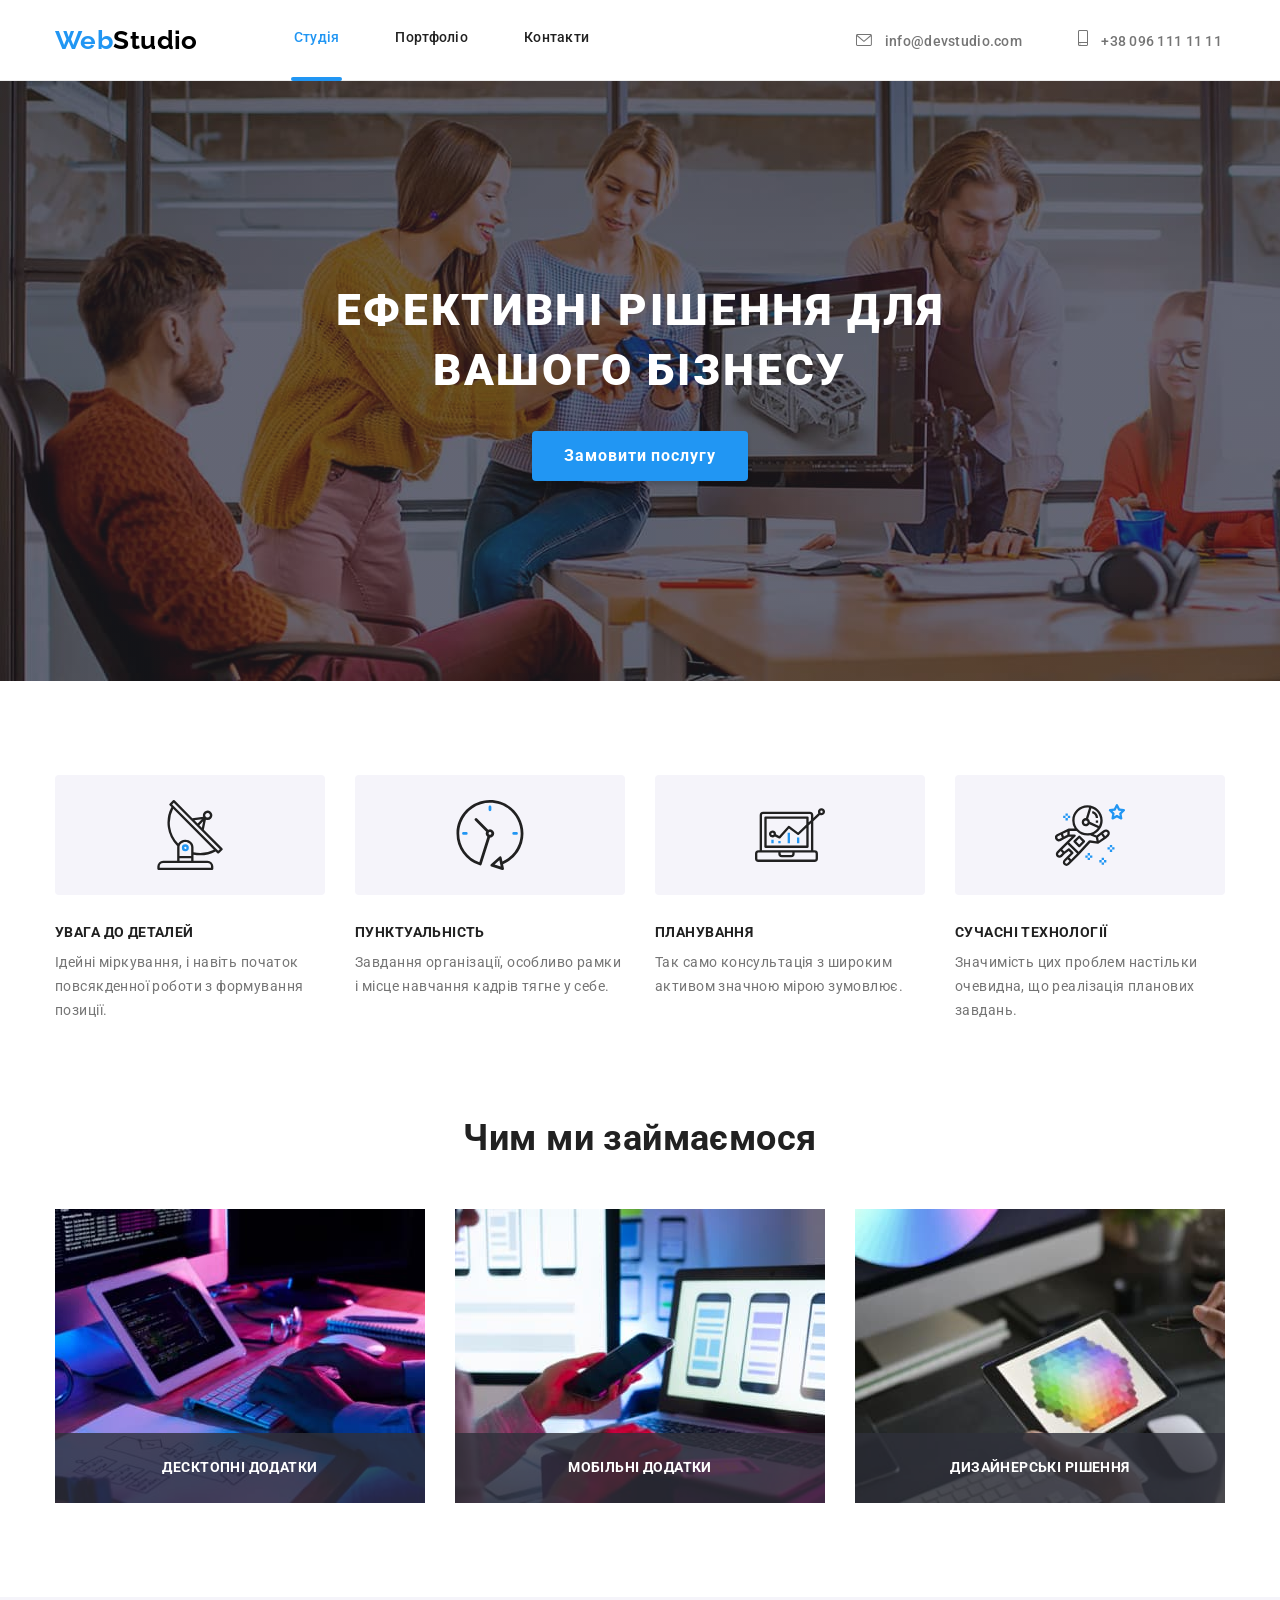
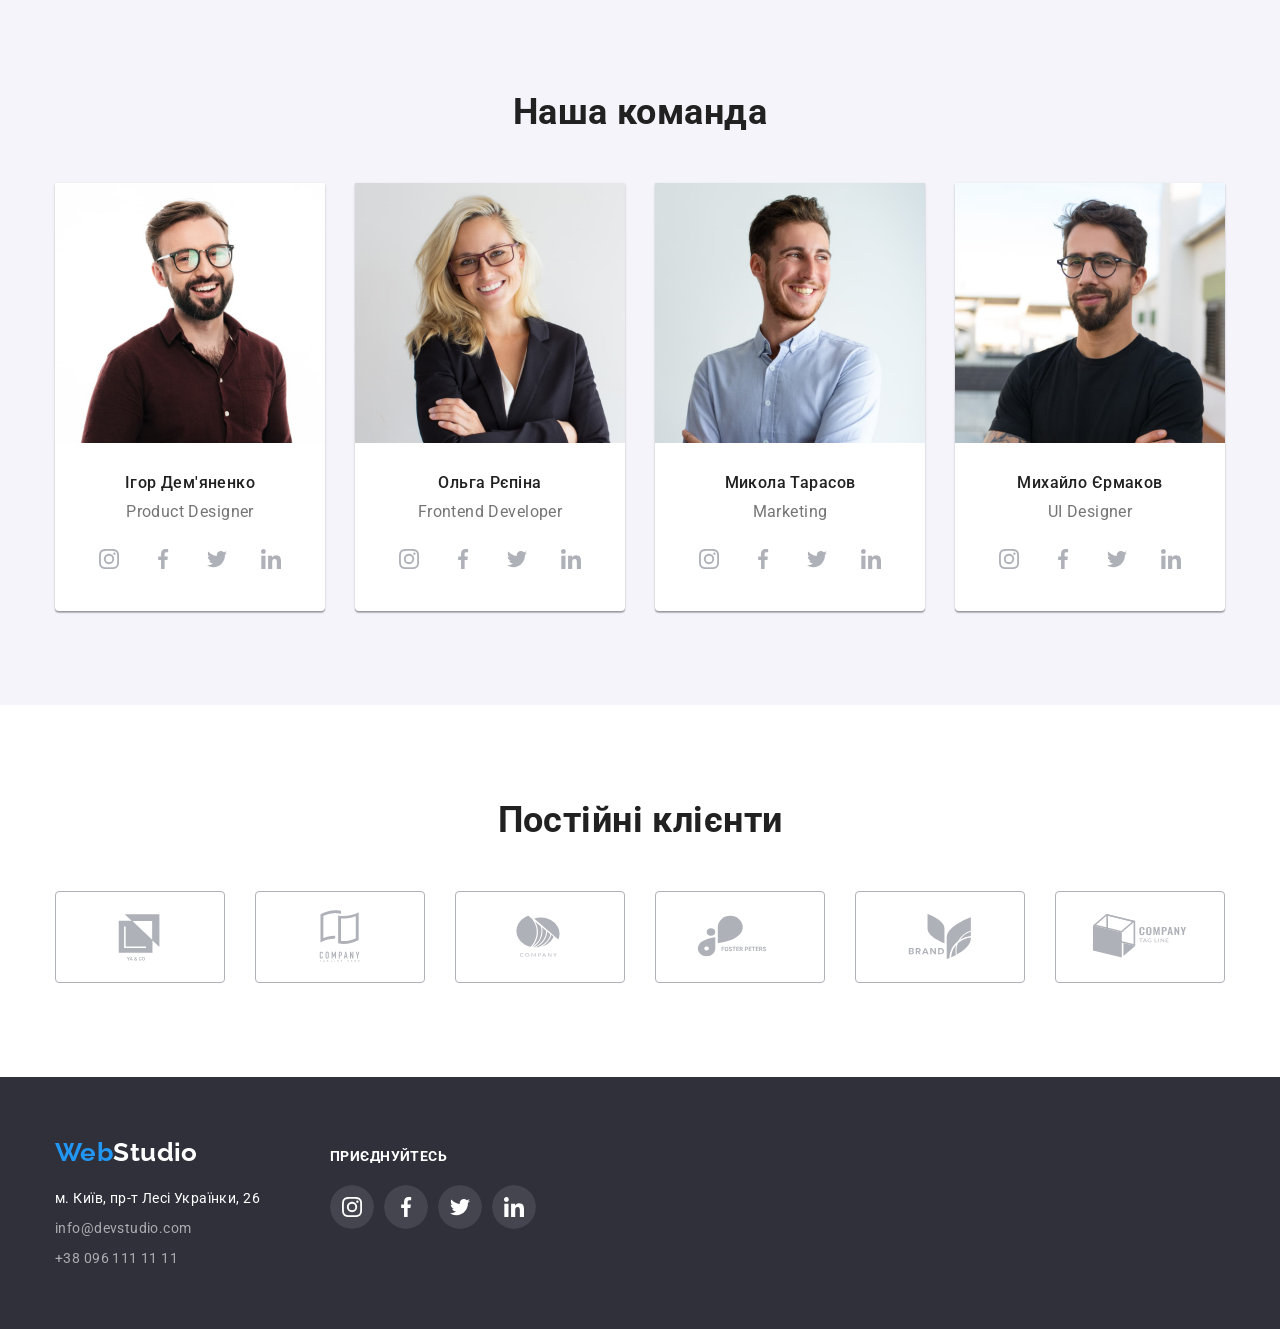
==== index.html @ 17f1a5e4 "copy mod #5" ====
<!DOCTYPE html>
<html lang="uk">
  <head>
    <meta charset="UTF-8" />
    <meta http-equiv="X-UA-Compatible" content="IE=edge" />
    <meta name="viewport" content="width=device-width, initial-scale=1.0" />
    <link
      rel="stylesheet"
      href="https://cdnjs.cloudflare.com/ajax/libs/modern-normalize/1.1.0/modern-normalize.min.css"
      integrity="sha512-wpPYUAdjBVSE4KJnH1VR1HeZfpl1ub8YT/NKx4PuQ5NmX2tKuGu6U/JRp5y+Y8XG2tV+wKQpNHVUX03MfMFn9Q=="
      crossorigin="anonymous"
      referrerpolicy="no-referrer"
    />
    <title>Студія</title>
    <link rel="preconnect" href="https://fonts.googleapis.com" />
    <link rel="preconnect" href="https://fonts.gstatic.com" crossorigin />
    <link
      href="https://fonts.googleapis.com/css2?family=Raleway:wght@700&family=Roboto:wght@400;500;700;900&display=swap"
      rel="stylesheet"
    />
    <link rel="stylesheet" href="css/style.css" />
  </head>

  <body>
    <!--header-->
    <header class="page-header">
      <div class="container header-wrapper">
        <nav class="header-nav">
          <a href="./index.html" class="logo logo-primary">
            <span class="accent">Web</span>Studio
          </a>
          <ul class="site-nav list">
            <li class="item">
              <a href="./index.html" class="link current"> Студія </a>
            </li>
            <li class="item">
              <a href="./portfolio.html" class="link"> Портфоліо </a>
            </li>
            <li class="item">
              <a href="#" class="link"> Контакти </a>
            </li>
          </ul>
        </nav>
        <ul class="contacts-list list">
          <li class="item">
            <a href="mailto:info@devstudio.com" class="link">
              <svg class="header-icon" width="16" height="12">
                <use href="./images/icons.svg#icon-envelope"></use>
              </svg>
              info@devstudio.com
            </a>
          </li>
          <li class="item">
            <a href="tel:+380961111111" class="link">
              <svg class="header-icon" width="10" height="16">
                <use href="./images/icons.svg#icon-smartphone"></use>
              </svg>
              +38 096 111 11 11
            </a>
          </li>
        </ul>
      </div>
    </header>
    <!--main-->
    <main>
      <!--hero section-->
      <section class="hero">
        <h1 class="hero-title">Ефективні рішення для вашого бізнесу</h1>
        <button type="button" class="button" data-modal-open>Замовити послугу</button>
      </section>
      <!--features section-->
      <section class="section">
        <div class="container">
          <h2 class="section-title hidden">Особливості</h2>
          <ul class="features-list list">
            <li class="item">
              <div class="icon-thumb">
                <svg class="features-icon" width="70" height="70">
                  <use href="./images/icons.svg#icon-antenna"></use>
                </svg>
              </div>
              <h3 class="title">УВАГА ДО ДЕТАЛЕЙ</h3>
              <p class="subtitle">
                Ідейні міркування, і навіть початок повсякденної роботи з формування позиції.
              </p>
            </li>
            <li class="item">
              <div class="icon-thumb">
                <svg class="features-icon" width="70" height="70">
                  <use href="./images/icons.svg#icon-clock"></use>
                </svg>
              </div>
              <h3 class="title">ПУНКТУАЛЬНІСТЬ</h3>
              <p class="subtitle">
                Завдання організації, особливо рамки і місце навчання кадрів тягне у себе.
              </p>
            </li>
            <li class="item">
              <div class="icon-thumb">
                <svg class="features-icon" width="70" height="70">
                  <use href="./images/icons.svg#icon-diagram"></use>
                </svg>
              </div>
              <h3 class="title">ПЛАНУВАННЯ</h3>
              <p class="subtitle">
                Так само консультація з широким активом значною мірою зумовлює.
              </p>
            </li>
            <li class="item">
              <div class="icon-thumb">
                <svg class="features-icon" width="70" height="70">
                  <use href="./images/icons.svg#icon-astronaut"></use>
                </svg>
              </div>
              <h3 class="title">СУЧАСНІ ТЕХНОЛОГІЇ</h3>
              <p class="subtitle">
                Значимість цих проблем настільки очевидна, що реалізація планових завдань.
              </p>
            </li>
          </ul>
        </div>
      </section>
      <!--working section-->
      <section class="section working">
        <div class="container">
          <h2 class="section-title">Чим ми займаємося</h2>
          <ul class="working-list list">
            <li class="item">
              <img
                class="img"
                src="./images/img-1.jpg"
                alt="робота за комп'ютером"
                width="370"
                height="294"
              />
              <h3 class="title">Десктопні додатки</h3>
            </li>
            <li class="item">
              <img
                class="img"
                src="./images/img-2.jpg"
                alt="робота з телефоном та ноутбуком"
                width="370"
                height="294"
              />
              <h3 class="title">Мобільні додатки</h3>
            </li>
            <li class="item">
              <img
                class="img"
                src="./images/img-3.jpg"
                alt="робота на планшеті"
                width="370"
                height="294"
              />
              <h3 class="title">Дизайнерські рішення</h3>
            </li>
          </ul>
        </div>
      </section>
      <!--our team section-->
      <section class="section our-team">
        <div class="container">
          <h2 class="section-title">Наша команда</h2>
          <ul class="team-list list">
            <li class="item">
              <img
                class="img"
                src="./images/teamcard-1.jpg"
                alt="Ігор Дем'яненко"
                width="270"
                height="260"
              />
              <div class="item-name">
                <h3 class="title">Ігор Дем'яненко</h3>
                <p class="subtitle">Product Designer</p>
                <ul class="social-network">
                  <li class="icon-item">
                    <a class="link" href="#">
                      <svg class="icon" width="20" height="20">
                        <use href="./images/icons.svg#icon-instagram"></use>
                      </svg>
                    </a>
                  </li>
                  <li class="icon-item">
                    <a class="link" href="#">
                      <svg class="icon" width="20" height="20">
                        <use href="./images/icons.svg#icon-facebook"></use>
                      </svg>
                    </a>
                  </li>
                  <li class="icon-item">
                    <a class="link" href="#">
                      <svg class="icon" width="20" height="20">
                        <use href="./images/icons.svg#icon-twitter"></use>
                      </svg>
                    </a>
                  </li>
                  <li class="icon-item">
                    <a class="link" href="#">
                      <svg class="icon" width="20" height="20">
                        <use href="./images/icons.svg#icon-linkedin"></use>
                      </svg>
                    </a>
                  </li>
                </ul>
              </div>
            </li>
            <li class="item">
              <img
                class="img"
                src="./images/teamcard-2.jpg"
                alt="Ольга Рєпіна"
                width="270"
                height="260"
              />
              <div class="item-name">
                <h3 class="title">Ольга Рєпіна</h3>
                <p class="subtitle">Frontend Developer</p>
                <ul class="social-network">
                  <li class="icon-item">
                    <a class="link" href="#">
                      <svg class="icon" width="20" height="20">
                        <use href="./images/icons.svg#icon-instagram"></use>
                      </svg>
                    </a>
                  </li>
                  <li class="icon-item">
                    <a class="link" href="#">
                      <svg class="icon" width="20" height="20">
                        <use href="./images/icons.svg#icon-facebook"></use>
                      </svg>
                    </a>
                  </li>
                  <li class="icon-item">
                    <a class="link" href="#">
                      <svg class="icon" width="20" height="20">
                        <use href="./images/icons.svg#icon-twitter"></use>
                      </svg>
                    </a>
                  </li>
                  <li class="icon-item">
                    <a class="link" href="#">
                      <svg class="icon" width="20" height="20">
                        <use href="./images/icons.svg#icon-linkedin"></use>
                      </svg>
                    </a>
                  </li>
                </ul>
              </div>
            </li>
            <li class="item">
              <img
                class="img"
                src="./images/teamcard-3.jpg"
                alt="Микола Тарасов"
                width="270"
                height="260"
              />
              <div class="item-name">
                <h3 class="title">Микола Тарасов</h3>
                <p class="subtitle">Marketing</p>
                <ul class="social-network">
                  <li class="icon-item">
                    <a class="link" href="#">
                      <svg class="icon" width="20" height="20">
                        <use href="./images/icons.svg#icon-instagram"></use>
                      </svg>
                    </a>
                  </li>
                  <li class="icon-item">
                    <a class="link" href="#">
                      <svg class="icon" width="20" height="20">
                        <use href="./images/icons.svg#icon-facebook"></use>
                      </svg>
                    </a>
                  </li>
                  <li class="icon-item">
                    <a class="link" href="#">
                      <svg class="icon" width="20" height="20">
                        <use href="./images/icons.svg#icon-twitter"></use>
                      </svg>
                    </a>
                  </li>
                  <li class="icon-item">
                    <a class="link" href="#">
                      <svg class="icon" width="20" height="20">
                        <use href="./images/icons.svg#icon-linkedin"></use>
                      </svg>
                    </a>
                  </li>
                </ul>
              </div>
            </li>
            <li class="item">
              <img
                class="img"
                src="./images/teamcard-4.jpg"
                alt="Михайло Єрмаков"
                width="270"
                height="260"
              />
              <div class="item-name">
                <h3 class="title">Михайло Єрмаков</h3>
                <p class="subtitle">UI Designer</p>
                <ul class="social-network">
                  <li class="icon-item">
                    <a class="link" href="#">
                      <svg class="icon" width="20" height="20">
                        <use href="./images/icons.svg#icon-instagram"></use>
                      </svg>
                    </a>
                  </li>
                  <li class="icon-item">
                    <a class="link" href="#">
                      <svg class="icon" width="20" height="20">
                        <use href="./images/icons.svg#icon-facebook"></use>
                      </svg>
                    </a>
                  </li>
                  <li class="icon-item">
                    <a class="link" href="#">
                      <svg class="icon" width="20" height="20">
                        <use href="./images/icons.svg#icon-twitter"></use>
                      </svg>
                    </a>
                  </li>
                  <li class="icon-item">
                    <a class="link" href="#">
                      <svg class="icon" width="20" height="20">
                        <use href="./images/icons.svg#icon-linkedin"></use>
                      </svg>
                    </a>
                  </li>
                </ul>
              </div>
            </li>
          </ul>
        </div>
      </section>
      <!-- our clients section -->
      <section class="section clients">
        <div class="container">
          <h2 class="section-title">Постійні клієнти</h2>
          <ul class="clients-list">
            <li class="item">
              <a class="link" href="#">
                <svg class="icon" width="106" height="60">
                  <use href="./images/icons.svg#icon-client01"></use>
                </svg>
              </a>
            </li>
            <li class="item">
              <a class="link" href="#">
                <svg class="icon" width="106" height="60">
                  <use href="./images/icons.svg#icon-client02"></use>
                </svg>
              </a>
            </li>
            <li class="item">
              <a class="link" href="#">
                <svg class="icon" width="106" height="60">
                  <use href="./images/icons.svg#icon-client03"></use>
                </svg>
              </a>
            </li>
            <li class="item">
              <a class="link" href="#">
                <svg class="icon" width="106" height="60">
                  <use href="./images/icons.svg#icon-client04"></use>
                </svg>
              </a>
            </li>
            <li class="item">
              <a class="link" href="#">
                <svg class="icon" width="106" height="60">
                  <use href="./images/icons.svg#icon-client05"></use>
                </svg>
              </a>
            </li>
            <li class="item">
              <a class="link" href="#">
                <svg class="icon" width="106" height="60">
                  <use href="./images/icons.svg#icon-client06"></use>
                </svg>
              </a>
            </li>
          </ul>
        </div>
      </section>
    </main>
    <!--footer-->
    <footer class="footer">
      <div class="container footer-wrap">
        <div class="address-info">
          <a href="./index.html" class="logo logo-secondary"
            ><span class="accent">Web</span>Studio
          </a>
          <address class="address">м. Київ, пр-т Лесі Українки, 26</address>
          <ul class="footer-list list">
            <li class="item">
              <a href="mailto:info@devstudio.com" class="link"> info@devstudio.com </a>
            </li>
            <li class="item">
              <a href="tel:+380961111111" class="link"> +38 096 111 11 11 </a>
            </li>
          </ul>
        </div>
        <div class="join-in-block">
          <p class="join-in-title">приєднуйтесь</p>
          <ul class="icons-list">
            <li class="item">
              <a class="link" href="#">
                <svg class="icon" width="20" height="20">
                  <use href="./images/icons.svg#icon-instagram"></use>
                </svg>
              </a>
            </li>
            <li class="item">
              <a class="link" href="#">
                <svg class="icon" width="20" height="20">
                  <use href="./images/icons.svg#icon-facebook"></use>
                </svg>
              </a>
            </li>
            <li class="item">
              <a class="link" href="#">
                <svg class="icon" width="20" height="20">
                  <use href="./images/icons.svg#icon-twitter"></use>
                </svg>
              </a>
            </li>
            <li class="item">
              <a class="link" href="#">
                <svg class="icon" width="20" height="20">
                  <use href="./images/icons.svg#icon-linkedin"></use>
                </svg>
              </a>
            </li>
          </ul>
        </div>
      </div>
    </footer>
    <!-- backdrop -->
    <div class="backdrop is-hidden" data-modal>
      <div class="modal">
        <button class="modal-btn" data-modal-close>
          <svg class="icon" width="32" height="32">
            <use href="./images/icons.svg#icon-close"></use>
          </svg>
        </button>
      </div>
    </div>
    <!-- modal script -->
    <script src="./js/modal.js"></script>
  </body>
</html>
---- css/style.css ----
/* --------------------------------------------general styles */
:root {
  --primary-text-color: #757575;
  --secondary-text-color: #212121;
  --logo-text-color: #000000;
  --accent-text-color: #2196f3;
  --white-color: #ffffff;
  --primary-background-color: #2f303a;
  --secondary-background-color: #f5f4fa;
  --address-link-color: rgba(255, 255, 255, 0.6);
  --border-line-color: #ececec;
  --border-item-color: #eeeeee;
  --bg-color: #c4c4c4;
  --icon-color: #afb1b8;
}

body {
  font-family: 'Roboto', sans-serif;
  font-size: 14px;
  letter-spacing: 0.03em;

  color: var(--primary-text-color);
  background-color: var(--white-color);
}

h1,
h2,
h3,
h4,
h5,
h6,
p,
ul {
  margin: 0;
  padding: 0;
}

/* --------------------------------------------utilities */

.container {
  width: 1200px;
  padding: 0 15px;
  margin: 0 auto;
}

.section {
  padding: 94px 0;
}

.section-title {
  color: var(--secondary-text-color);

  font-size: 36px;
  line-height: 1.17;
  text-align: center;
}

.link {
  text-decoration: none;
}

.list {
  list-style: none;
}

.hidden {
  position: absolute;
  clip: rect(0 0 0 0);
  width: 1px;
  height: 1px;
  margin: -1px;
}

/* --------------------------------------------logo */

.logo {
  font-family: 'Raleway', sans-serif;
  font-weight: 700;
  font-size: 26px;
  line-height: 1.19;
  text-decoration: none;
}

.logo .accent {
  color: var(--accent-text-color);
}

.logo-primary {
  margin-right: 93px;

  color: var(--logo-text-color);
}

.logo-secondary {
  display: inline-block;
  margin-bottom: 20px;

  color: var(--white-color);
}

/* --------------------------------------------header */

.page-header {
  border-bottom: 1px solid var(--border-line-color);
}

.page-header .link {
  display: block;
  padding: 30px 3px;
  height: 100%;
}

.header-wrapper {
  display: flex;
  justify-content: space-between;
}

.header-nav {
  display: flex;
}

.header-nav .logo {
  align-self: center;
}

.site-nav {
  display: flex;
}

.site-nav .item:not(:last-child) {
  margin-right: 50px;
}

.site-nav .link {
  font-weight: 500;
  line-height: 1.14;
  letter-spacing: 0.02em;

  color: var(--secondary-text-color);

  transition: color 250ms cubic-bezier(0.4, 0, 0.2, 1);
}

.site-nav .link:hover,
.site-nav .link:focus {
  color: var(--accent-text-color);
}

.site-nav .current {
  position: relative;
  color: var(--accent-text-color);
}

.site-nav .current::after {
  content: '';
  position: absolute;
  left: 0;
  bottom: -1px;

  width: 100%;
  height: 4px;
  border-radius: 2px;
  background-color: var(--accent-text-color);
}

.contacts-list {
  display: flex;
  align-items: baseline;
}

.contacts-list .item:not(:first-child) {
  margin-left: 50px;
}

.contacts-list .link {
  font-weight: 500;
  line-height: 1.14;
  letter-spacing: 0.02em;

  color: var(--primary-text-color);
}

.contacts-list .link:hover,
.contacts-list .link:focus {
  color: var(--accent-text-color);
}

.contacts-list .header-icon {
  margin-right: 10px;
  fill: currentColor;
}

/* --------------------------------------------hero section */

.hero {
  padding: 200px 0;
  max-width: 1600px;
  height: 600px;
  margin-left: auto;
  margin-right: auto;

  background-color: var(--bg-color);
  background-image: linear-gradient(to right, rgba(47, 48, 58, 0.4), rgba(47, 48, 58, 0.4)),
    url(../images/hero.jpg);
}

.hero-title {
  max-width: 696px;
  margin-bottom: 30px;
  margin-left: auto;
  margin-right: auto;

  font-weight: 900;
  font-size: 44px;
  line-height: 1.36;
  text-align: center;
  letter-spacing: 0.06em;
  text-transform: uppercase;

  color: var(--white-color);
}

.button {
  display: block;
  margin: 0 auto;
  padding: 10px 32px;
  box-shadow: 0px 4px 4px rgba(0, 0, 0, 0.15);
  border-radius: 4px;
  border: none;
  cursor: pointer;

  font-family: 'Roboto', sans-serif;
  font-weight: 700;
  font-size: 16px;
  line-height: 1.88;
  letter-spacing: 0.06em;

  color: var(--white-color);
  background-color: var(--accent-text-color);
}

/* --------------------------------------------features section */

.features-list {
  display: flex;
  gap: 30px;
}

.icon-thumb {
  height: 120px;
  margin-bottom: 30px;
  border-radius: 4px;
  display: flex;
  justify-content: center;
  align-items: center;

  background: var(--secondary-background-color);
}

.features-list .item {
  width: calc((100% - 90px) / 4);
}

.features-list .title {
  margin-bottom: 10px;

  font-weight: 700;
  font-size: 14px;
  line-height: 1.14;
  text-transform: uppercase;

  color: var(--secondary-text-color);
}

.features-list .subtitle {
  line-height: 1.71;
}

/* --------------------------------------------working section */

.working {
  padding-top: 0;
}

.working .section-title {
  margin-bottom: 50px;
}

.working-list {
  display: flex;
  justify-content: space-between;
}

.working-list .img {
  display: block;
}

.working .item {
  position: relative;
}

.working .title {
  position: absolute;
  left: 0;
  bottom: 0;
  width: 100%;

  padding-top: 27px;
  padding-bottom: 27px;
  background: rgba(47, 48, 58, 0.8);

  font-size: 14px;
  line-height: 1.14;
  text-align: center;
  letter-spacing: 0.03em;
  text-transform: uppercase;

  color: var(--white-color);
}

/* --------------------------------------------our team */

.our-team {
  background-color: var(--secondary-background-color);
}

.our-team .section-title {
  margin-bottom: 50px;
}

.team-list {
  display: flex;
  gap: 30px;
}

.team-list .item {
  width: calc((100% - 90px) / 4);
  border-radius: 0px 0px 4px 4px;

  background: var(--white-color);
  box-shadow: 0px 1px 3px rgba(0, 0, 0, 0.12), 0px 1px 1px rgba(0, 0, 0, 0.14),
    0px 2px 1px rgba(0, 0, 0, 0.2);
}

.team-list .img {
  display: block;
}

.team-list .item-name {
  padding: 30px 32px;
}

.team-list .title {
  margin-bottom: 10px;

  font-weight: 500;
  font-size: 16px;
  line-height: 1.19;
  text-align: center;

  color: var(--secondary-text-color);
}

.team-list .subtitle {
  margin-bottom: 16px;

  font-size: 16px;
  line-height: 1.19;
  text-align: center;
}

.social-network {
  display: flex;
  gap: 10px;
  list-style: none;
  color: var(--icon-color);
}

.social-network .icon-item {
  width: 44px;
  height: 44px;
}

.social-network .link {
  display: flex;
  justify-content: center;
  align-items: center;
  width: 100%;
  height: 100%;
  border-radius: 50%;

  color: var(--icon-color);

  transition: background-color 250ms cubic-bezier(0.4, 0, 0.2, 1),
    color 250ms cubic-bezier(0.4, 0, 0.2, 1);
}

.social-network .link:hover,
.social-network .link:focus {
  border-radius: 50%;

  background-color: var(--accent-text-color);
  color: var(--white-color);
}

.social-network .icon {
  fill: currentColor;
}

/* --------------------------------------------clients */

.clients .section-title {
  margin-bottom: 50px;
}

.clients .clients-list {
  display: flex;
  gap: 30px;
  list-style: none;
}

.clients-list .item {
  width: calc((100% - 150px) / 6);
  height: 92px;
}

.clients-list .link {
  display: flex;
  justify-content: center;
  align-items: center;
  height: 100%;
  width: 100%;

  border: 1px solid var(--icon-color);
  border-radius: 4px;

  color: var(--icon-color);

  transition: color 250ms cubic-bezier(0.4, 0, 0.2, 1), border 250ms cubic-bezier(0.4, 0, 0.2, 1);
}

/* 
transition: color 250ms cubic-bezier(0.4, 0, 0.2, 1), border-color 5000ms cubic-bezier(0.4, 0, 0.2, 1);

border-width: 1px;
  border-style: solid;
  border-color: var(--icon-color); 
  
  /* border-width: 1px;
  border-style: solid;
  border-color: var(--accent-text-color); */

.clients-list .link:hover,
.clients-list .link:focus {
  border: 1px solid var(--accent-text-color);

  color: var(--accent-text-color);
}

.clients-list .icon {
  fill: currentColor;
}

/* --------------------------------------------footer */

.footer {
  padding: 60px 0;

  background-color: var(--primary-background-color);
}

.footer-wrap {
  display: flex;
  justify-content: start;
}

.address-info {
  margin-right: 70px;
}

.address {
  margin-bottom: 9px;

  font-style: normal;
  line-height: 1.5;

  color: var(--white-color);
}

.footer-list .item:not(:last-child) {
  margin-bottom: 9px;
}

.footer-list .link {
  line-height: 1.5;

  color: var(--address-link-color);

  transition: color 250ms cubic-bezier(0.4, 0, 0.2, 1);
}

.footer-list .link:hover,
.footer-list .link:focus {
  color: var(--accent-text-color);
}

.join-in-block {
  padding-top: 12px;
}

.join-in-title {
  margin-bottom: 20px;

  font-weight: 700;
  line-height: 1.14;
  text-transform: uppercase;

  color: var(--white-color);
}

.icons-list {
  list-style: none;
  display: flex;
}

.icons-list .item:not(:last-child) {
  margin-right: 10px;
}

.icons-list .item {
  width: 44px;
  height: 44px;
  border-radius: 50%;
  overflow: hidden;
}

.icons-list .link {
  display: flex;
  justify-content: center;
  align-items: center;
  width: 100%;
  height: 100%;
  border-radius: 50%;

  background: rgba(255, 255, 255, 0.1);
  color: var(--white-color);

  transition: background-color 250ms cubic-bezier(0.4, 0, 0.2, 1);
}

.icons-list .link:hover,
.icons-list .link:focus {
  background-color: var(--accent-text-color);
}

.icons-list .icon {
  fill: currentColor;
}

/* --------------------------------------------portfolio */

.portfolio-filter .radio-btn {
  border: none;
  border-radius: 4px;
  padding: 6px 22px;
  box-shadow: none;

  font-family: 'Roboto', sans-serif;
  font-weight: 500;
  font-size: 16px;
  line-height: 1.625;
  letter-spacing: 0.03em;
  text-align: center;

  color: var(--secondary-text-color);
  background-color: var(--secondary-background-color);

  transition: background-color 250ms cubic-bezier(0.4, 0, 0.2, 1),
    color 250ms cubic-bezier(0.4, 0, 0.2, 1), box-shadow 250ms cubic-bezier(0.4, 0, 0.2, 1);
}

.portfolio-filter {
  display: flex;
  justify-content: center;
  margin-bottom: 50px;
}

.portfolio-filter .radio-btn:hover,
.portfolio-filter .radio-btn:focus {
  box-shadow: 0px 3px 1px rgba(0, 0, 0, 0.1), 0px 1px 2px rgba(0, 0, 0, 0.08),
    0px 2px 2px rgba(0, 0, 0, 0.12);

  color: var(--white-color);
  background-color: var(--accent-text-color);
}

.portfolio-filter .item:not(:last-child) {
  margin-right: 8px;
}

.portfolio-list {
  display: flex;
  flex-wrap: wrap;
  gap: 30px;
}

.portfolio-list .item {
  transition: box-shadow 250ms cubic-bezier(0.4, 0, 0.2, 1);
  box-shadow: none;

  width: calc((100% - 60px) / 3);
}

.portfolio-list .item:hover,
.portfolio-list .item:focus {
  box-shadow: 0px 1px 1px rgba(0, 0, 0, 0.12), 0px 4px 4px rgba(0, 0, 0, 0.06),
    1px 4px 6px rgba(0, 0, 0, 0.16);
}

.portfolio-list .img {
  display: block;
}

.portfolio-list .img-thumb {
  position: relative;
  overflow: hidden;
}

.portfolio-list .text {
  position: absolute;
  top: 50%;
  left: 50%;
  display: flex;
  z-index: 100;
  opacity: 0;
  overflow: auto;

  width: 100%;
  height: 100%;
  padding: 63px 24px;

  font-size: 18px;
  line-height: 1.56;
  letter-spacing: 0.03em;

  color: var(--white-color);
  background: rgba(33, 150, 243, 0.9);

  transform: translate(-50%, 50%);
  transition: opacity 250ms cubic-bezier(0.4, 0, 0.2, 1),
    transform 250ms cubic-bezier(0.4, 0, 0.2, 1);
}

.portfolio-list .item:hover .text,
.portfolio-list .item:focus .text {
  opacity: 1;
  transform: translate(-50%, -50%);
}

.portfolio-list .title-thumb {
  padding: 20px 24px 19px 24px;
  border-left: 1px solid var(--border-item-color);
  border-right: 1px solid var(--border-item-color);
  border-bottom: 1px solid var(--border-item-color);
}

.portfolio-list .title {
  margin-bottom: 4px;

  font-size: 18px;
  line-height: 2;
  letter-spacing: 0.06em;

  color: var(--secondary-text-color);
}

.portfolio-list .subtitle {
  font-size: 16px;
  line-height: 1.875;

  color: var(--primary-text-color);
}

/* -------------------------------------------------backdrop */

.backdrop {
  position: fixed;
  top: 0;
  left: 0;
  width: 100%;
  height: 100%;
  background: rgba(0, 0, 0, 0.2);

  opacity: 1;

  transition: opacity 250ms cubic-bezier(0.4, 0, 0.2, 1);
}

.backdrop.is-hidden {
  opacity: 0;
  visibility: hidden;
  pointer-events: none;
}

.backdrop.is-hidden .modal {
  transform: translate(-50%, -50%) scale(0.5);
}

.backdrop .modal {
  position: absolute;
  top: 50%;
  left: 50%;
  min-height: 581px;
  min-width: 528px;
  box-shadow: 0px 1px 3px rgba(0, 0, 0, 0.12), 0px 1px 1px rgba(0, 0, 0, 0.14),
    0px 2px 1px rgba(0, 0, 0, 0.2);
  border-radius: 4px;

  background-color: var(--white-color);

  transform: translate(-50%, -50%) scale(1);
  transition: transform 250ms cubic-bezier(0.4, 0, 0.2, 1);
}

.backdrop .modal-btn {
  position: absolute;
  top: 8px;
  right: 8px;

  border: none;
  background-color: transparent;
  cursor: pointer;
}
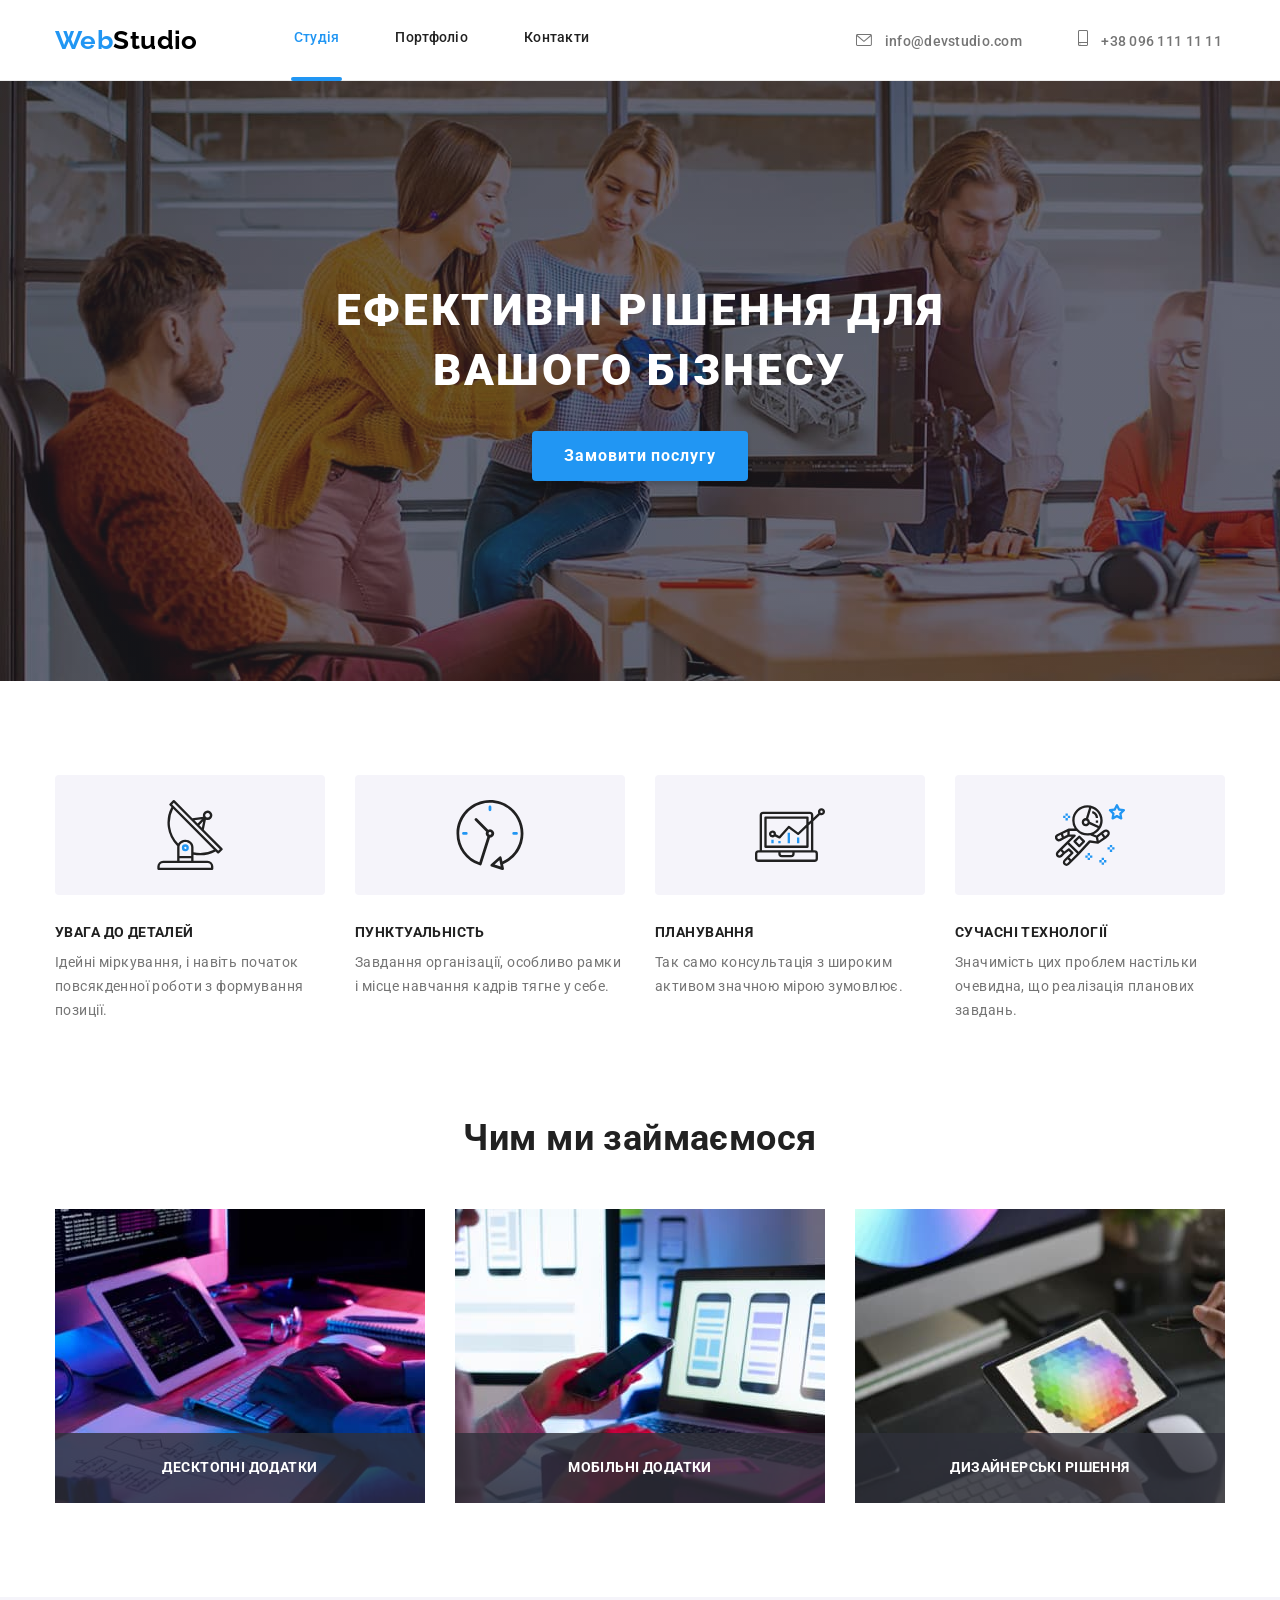
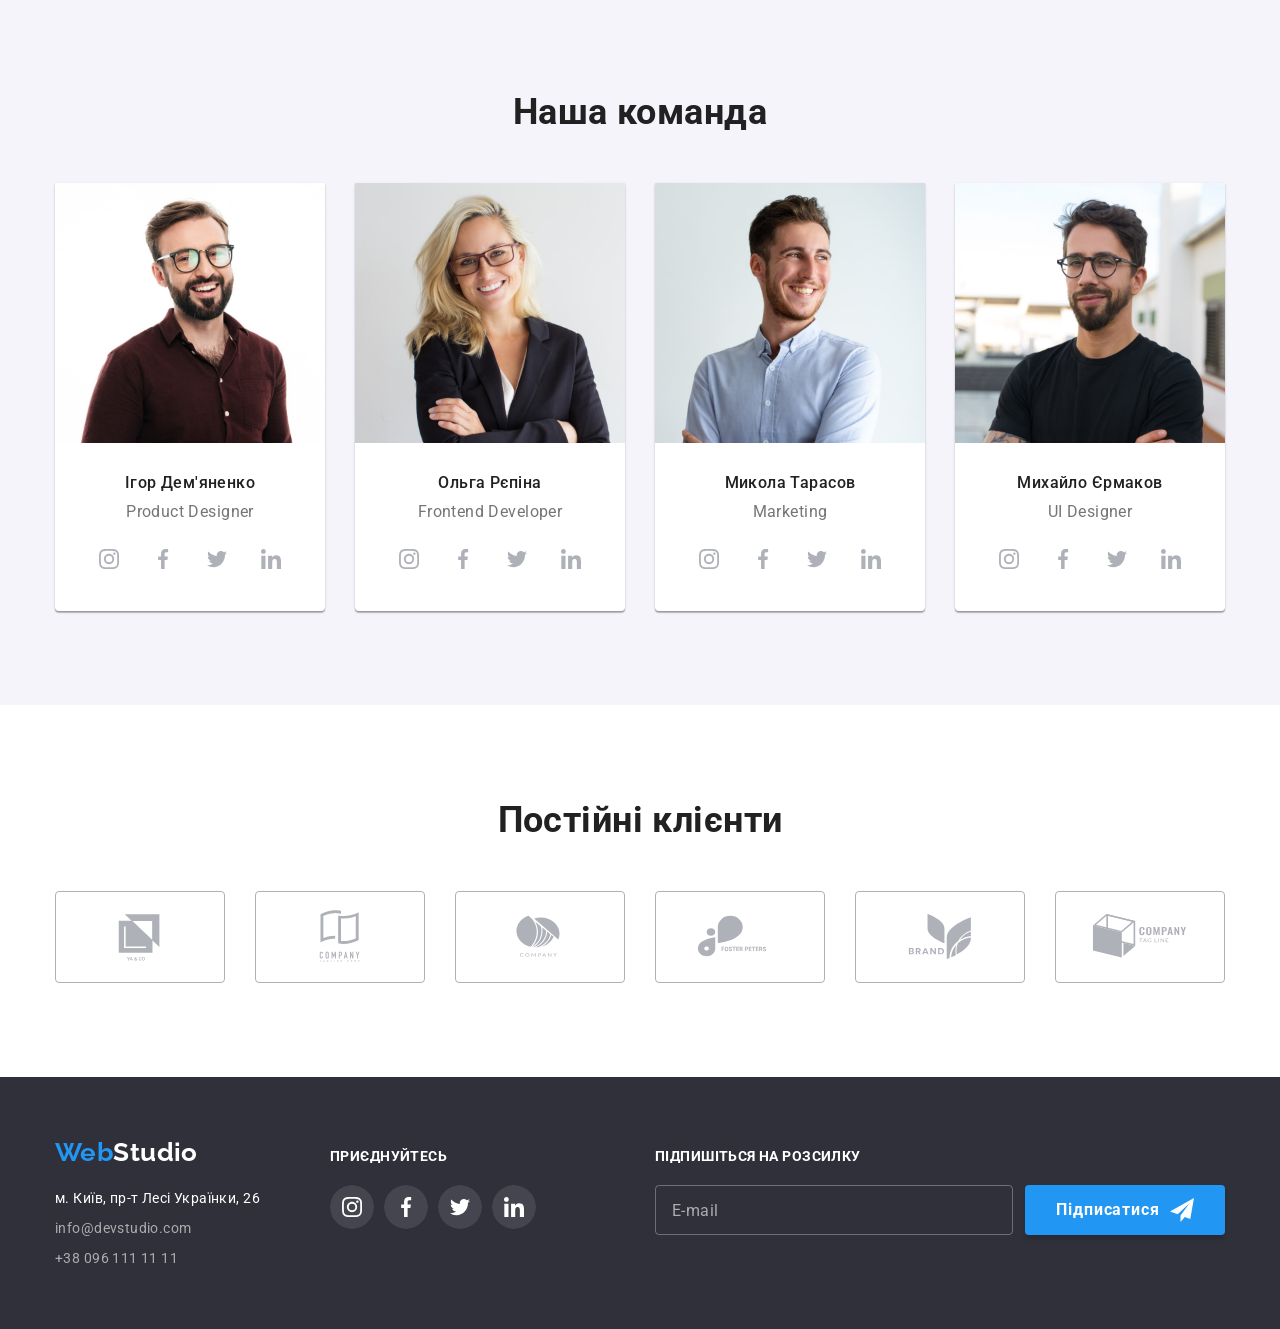
==== commit 7d58885f: "mod #6 start" ====
--- a/index.html
+++ b/index.html
@@ -439,6 +439,20 @@
             </li>
           </ul>
         </div>
+        <div class="sign-up-block">
+          <p class="sign-up-title">Підпишіться на розсилку</p>
+          <form class="sign-up-form" action="#">
+            <label class="sign-up-label">
+              <input class="sign-up-input" type="text" name="sign-up-email" placeholder="E-mail"
+            /></label>
+            <button class="sign-up-btn" type="submit">
+              <span>Підписатися</span>
+              <svg class="sign-up-icon" width="24" height="24">
+                <use href="./images/icons.svg#icon-send"></use>
+              </svg>
+            </button>
+          </form>
+        </div>
       </div>
     </footer>
     <!-- backdrop -->
@@ -449,6 +463,39 @@
             <use href="./images/icons.svg#icon-close"></use>
           </svg>
         </button>
+        <p class="modal-title">Залиште свої дані, ми вам передзвонимо</p>
+        <form action="#" class="modal-form">
+          <label class="input-label" for="user-name">Ім'я</label>
+          <div class="modal-input-wrap">
+            <input class="modal-input" type="text" name="user-name" id="user-name" required />
+            <svg class="modal-input-icon" width="18" height="18">
+              <use href="./images/icons.svg#icon-person"></use>
+            </svg>
+          </div>
+          <label class="input-label" for="user-tel">Телефон</label>
+          <div class="modal-input-wrap">
+            <input class="modal-input" type="tel" name="user-tel" id="user-tel" required />
+            <svg class="modal-input-icon" width="18" height="18">
+              <use href="./images/icons.svg#icon-phone"></use>
+            </svg>
+          </div>
+          <label class="input-label" for="user-email">Пошта</label>
+          <div class="modal-input-wrap">
+            <input class="modal-input" type="email" name="user-email" id="user-email" required />
+            <svg class="modal-input-icon" width="18" height="18">
+              <use href="./images/icons.svg#icon-email"></use>
+            </svg>
+          </div>
+          <label class="input-label" for="feedback">Коментар</label>
+          <textarea
+            class="modal-textarea"
+            name="user-feedback"
+            id="feedback"
+            placeholder="Введіть текст"
+          ></textarea>
+
+          <button class="modal-form-btn" type="submit">Відправити</button>
+        </form>
       </div>
     </div>
     <!-- modal script -->
--- a/css/style.css
+++ b/css/style.css
@@ -472,6 +472,7 @@
 .footer-wrap {
   display: flex;
   justify-content: start;
+  align-items: baseline;
 }
 
 .address-info {
@@ -506,6 +507,7 @@
 
 .join-in-block {
   padding-top: 12px;
+  margin-right: auto;
 }
 
 .join-in-title {
@@ -554,6 +556,85 @@
 }
 
 .icons-list .icon {
+  fill: currentColor;
+}
+
+.sign-up-title {
+  margin-bottom: 20px;
+
+  font-weight: 700;
+  line-height: 1.14;
+  letter-spacing: 0.03em;
+  text-transform: uppercase;
+
+  color: var(--white-color);
+}
+
+.sign-up-block {
+}
+
+.sign-up-form {
+  display: flex;
+  gap: 12px;
+}
+
+.sign-up-input {
+  transition: border 250ms cubic-bezier(0.4, 0, 0.2, 1);
+
+  width: 358px;
+  height: 50px;
+  padding: 15px 16px;
+  border: 1px solid rgba(255, 255, 255, 0.3);
+  border-radius: 4px;
+  outline: transparent;
+
+  font-size: 16px;
+  line-height: 1.25;
+  letter-spacing: 0.03em;
+
+  color: rgba(255, 255, 255, 0.6);
+  background-color: transparent;
+}
+
+.sign-up-input:hover,
+.sign-up-input:focus {
+  border: 1px solid var(--accent-text-color);
+}
+
+.sign-up-input::placeholder {
+  font-size: 16px;
+  line-height: 1.25;
+  letter-spacing: 0.03em;
+
+  color: rgba(255, 255, 255, 0.6);
+}
+
+.sign-up-btn {
+  width: 200px;
+  height: 50px;
+  display: flex;
+  justify-content: center;
+  align-items: center;
+  border: none;
+  background: var(--accent-text-color);
+  box-shadow: 0px 4px 4px rgba(0, 0, 0, 0.15);
+  border-radius: 4px;
+  cursor: pointer;
+
+  font-weight: 700;
+  font-size: 16px;
+  line-height: 1.875;
+  text-align: center;
+  letter-spacing: 0.06em;
+
+  color: var(--white-color);
+}
+
+.sign-up-btn span {
+  margin-right: 10px;
+}
+
+.sign-up-icon {
   fill: currentColor;
 }
 
@@ -693,7 +774,8 @@
 
   opacity: 1;
 
-  transition: opacity 250ms cubic-bezier(0.4, 0, 0.2, 1);
+  transition: opacity 250ms cubic-bezier(0.4, 0, 0.2, 1),
+    visibility 250ms cubic-bezier(0.4, 0, 0.2, 1);
 }
 
 .backdrop.is-hidden {
@@ -707,6 +789,7 @@
 }
 
 .backdrop .modal {
+  padding: 40px;
   position: absolute;
   top: 50%;
   left: 50%;
@@ -722,7 +805,9 @@
   transition: transform 250ms cubic-bezier(0.4, 0, 0.2, 1);
 }
 
-.backdrop .modal-btn {
+.modal-btn {
+  transition: color 250ms cubic-bezier(0.4, 0, 0.2, 1);
+
   position: absolute;
   top: 8px;
   right: 8px;
@@ -730,4 +815,130 @@
   border: none;
   background-color: transparent;
   cursor: pointer;
-}+
+  color: var(--logo-text-color);
+}
+
+.modal-btn:hover,
+.modal-btn :focus {
+  color: var(--accent-text-color);
+}
+
+.modal-btn .icon {
+  fill: currentColor;
+}
+
+.modal-title {
+  margin-bottom: 12px;
+
+  font-weight: 700;
+  font-size: 20px;
+  line-height: 1.15;
+  text-align: center;
+  letter-spacing: 0.03em;
+
+  color: var(--secondary-text-color);
+}
+
+.modal-form {
+}
+
+.input-label {
+  display: block;
+  margin-bottom: 4px;
+
+  font-size: 12px;
+  line-height: 1.17;
+  letter-spacing: 0.01em;
+
+  color: var(--primary-text-color);
+}
+
+.modal-input-wrap {
+  position: relative;
+  margin-bottom: 10px;
+}
+
+.modal-input {
+  transition: border 250ms cubic-bezier(0.4, 0, 0.2, 1);
+
+  width: 448px;
+  padding: 11px 11px 11px 42px;
+  border: 1px solid rgba(33, 33, 33, 0.2);
+  border-radius: 4px;
+  outline: transparent;
+
+  color: var(--secondary-text-color);
+}
+
+.modal-input-icon {
+  transition: fill 250ms cubic-bezier(0.4, 0, 0.2, 1);
+  position: absolute;
+  left: 12px;
+  bottom: 12px;
+
+  fill: var(--secondary-text-color);
+}
+
+.modal-input:hover,
+.modal-input:focus {
+  border: 1px solid var(--accent-text-color);
+}
+
+.modal-input:hover + .modal-input-icon,
+.modal-input:focus + .modal-input-icon {
+  fill: var(--accent-text-color);
+}
+
+.input-label {
+}
+
+.modal-textarea {
+  transition: border 250ms cubic-bezier(0.4, 0, 0.2, 1);
+
+  margin-bottom: 20px;
+  padding: 12px 16px;
+  width: 100%;
+  height: 120px;
+  border: 1px solid rgba(33, 33, 33, 0.2);
+  border-radius: 4px;
+  resize: none;
+  outline: transparent;
+
+  color: var(--secondary-text-color);
+}
+
+.modal-textarea:hover,
+.modal-textarea:focus {
+  border: 1px solid var(--accent-text-color);
+}
+
+.modal-textarea::placeholder {
+  font-size: 12px;
+  line-height: 1.17;
+  letter-spacing: 0.01em;
+
+  color: rgba(117, 117, 117, 0.5);
+}
+
+.modal-form-btn {
+  margin-left: auto;
+  margin-right: auto;
+  box-shadow: 0px 4px 4px rgba(0, 0, 0, 0.15);
+  border: none;
+  border-radius: 4px;
+  width: 200px;
+  height: 50px;
+  font-weight: 700;
+  font-size: 16px;
+  line-height: 1.875;
+  display: flex;
+  align-items: center;
+  justify-content: center;
+
+  text-align: center;
+  letter-spacing: 0.06em;
+
+  color: var(--white-color);
+  background-color: var(--accent-text-color);
+}
